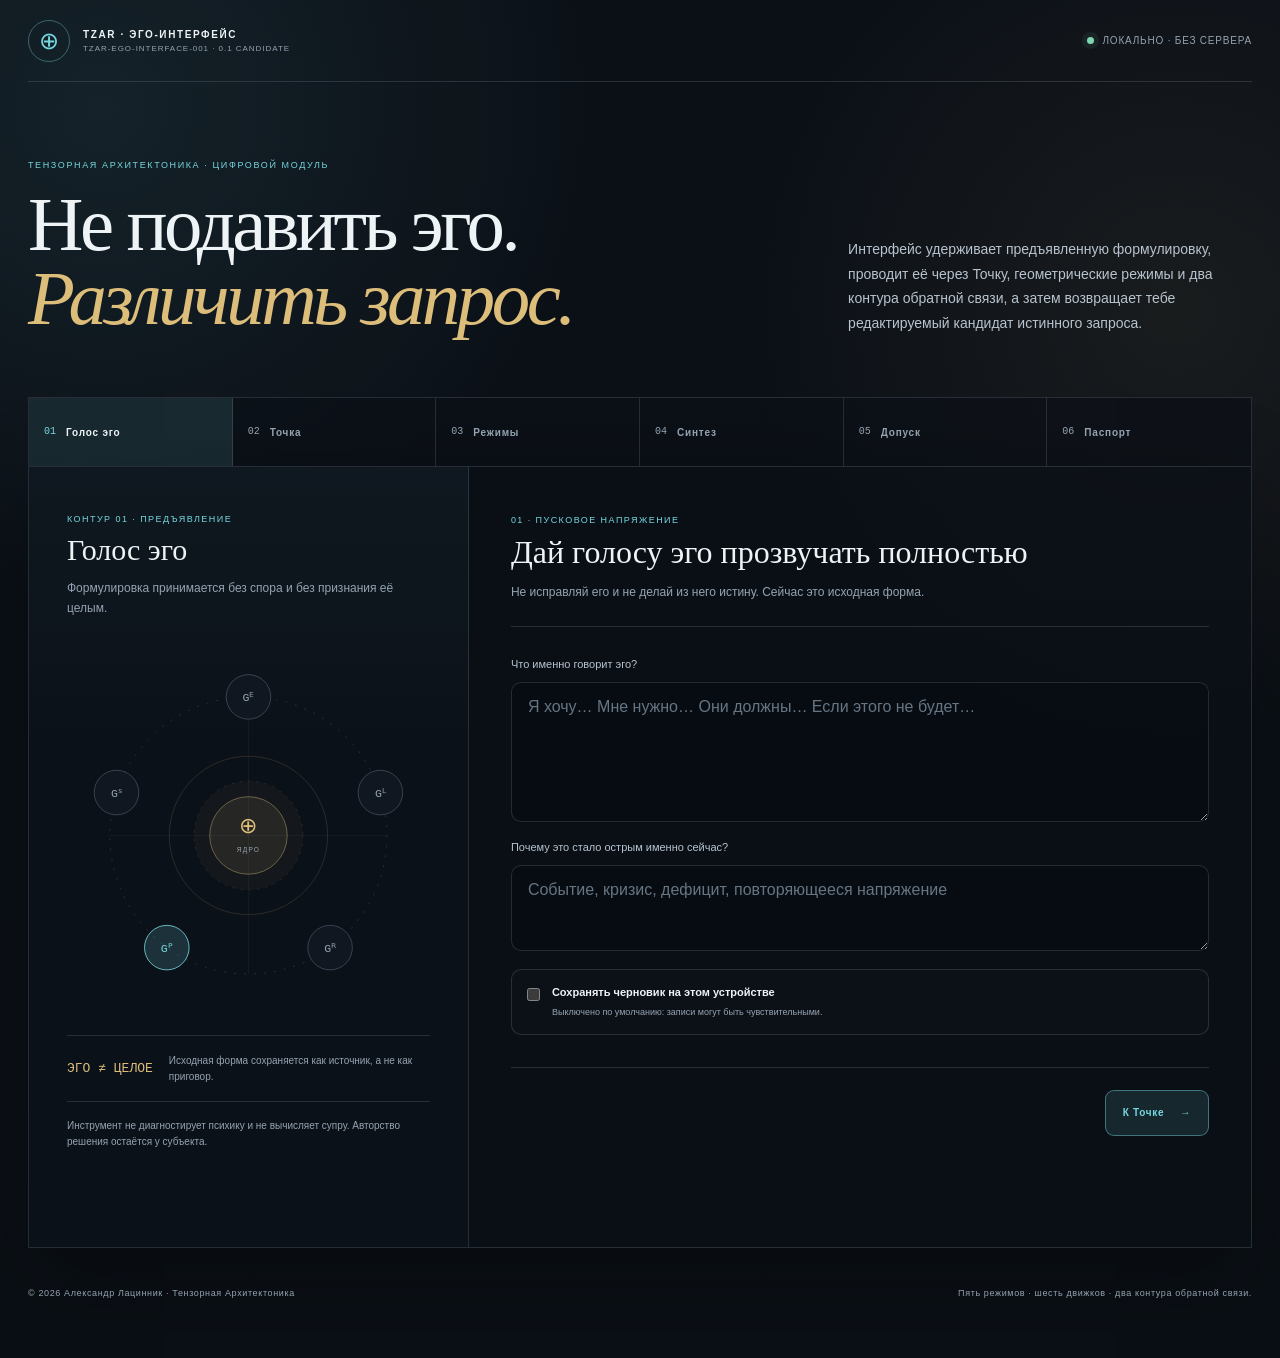
==== products/tzar-conductance/ego-interface/index.html @ c681b986 "feat: integrate TZAR ego interface" ====
<!doctype html>
<html lang="ru">
<head>
  <meta charset="utf-8">
  <meta name="viewport" content="width=device-width, initial-scale=1, viewport-fit=cover">
  <meta name="theme-color" content="#0b1017">
  <meta name="description" content="Локальный цифровой эго-интерфейс Тензорной Архитектоники: от голоса эго к кандидату истинного запроса через шесть движков TZAR-QENGINE.">
  <title>TZAR · Эго-интерфейс</title>
  <link rel="stylesheet" href="./styles.css">
</head>
<body>
  <div class="ambient ambient-one" aria-hidden="true"></div>
  <div class="ambient ambient-two" aria-hidden="true"></div>

  <header class="app-header">
    <a class="brand" href="#start" aria-label="TZAR Эго-интерфейс — к началу">
      <span class="brand-mark" aria-hidden="true">⊕</span>
      <span>
        <b>TZAR · ЭГО-ИНТЕРФЕЙС</b>
        <small>TZAR-EGO-INTERFACE-001 · 0.1 CANDIDATE</small>
      </span>
    </a>
    <div class="header-boundary"><span></span> локально · без сервера</div>
  </header>

  <main id="start">
    <section class="intro" aria-labelledby="page-title">
      <p class="eyebrow">ТЕНЗОРНАЯ АРХИТЕКТОНИКА · ЦИФРОВОЙ МОДУЛЬ</p>
      <h1 id="page-title">Не подавить эго.<br><em>Различить запрос.</em></h1>
      <p class="intro-copy">Интерфейс удерживает предъявленную формулировку, проводит её через Точку, геометрические режимы и два контура обратной связи, а затем возвращает тебе редактируемый кандидат истинного запроса.</p>
    </section>

    <nav class="stepper" aria-label="Маршрут эго-интерфейса">
      <ol>
        <li><button type="button" data-jump="0" aria-current="step"><span>01</span><b>Голос эго</b></button></li>
        <li><button type="button" data-jump="1"><span>02</span><b>Точка</b></button></li>
        <li><button type="button" data-jump="2"><span>03</span><b>Режимы</b></button></li>
        <li><button type="button" data-jump="3"><span>04</span><b>Синтез</b></button></li>
        <li><button type="button" data-jump="4"><span>05</span><b>Допуск</b></button></li>
        <li><button type="button" data-jump="5"><span>06</span><b>Паспорт</b></button></li>
      </ol>
    </nav>

    <section class="workspace" aria-label="Рабочее поле эго-интерфейса">
      <aside class="field-map" aria-labelledby="field-title">
        <div class="field-heading">
          <p id="field-kicker">КОНТУР 01 · ПРЕДЪЯВЛЕНИЕ</p>
          <h2 id="field-title">Голос эго</h2>
          <p id="field-description">Формулировка принимается без спора и без признания её целым.</p>
        </div>

        <svg class="axis-map" viewBox="0 0 440 440" role="img" aria-labelledby="axis-map-title axis-map-desc">
          <title id="axis-map-title">Карта геометрических режимов вокруг ядра</title>
          <desc id="axis-map-desc">Евклид, Лобачевский, Риман, проективный режим и Супра расположены вокруг центрального ядра. Активный режим меняется по ходу маршрута.</desc>
          <circle class="orbit orbit-outer" cx="220" cy="220" r="168"></circle>
          <circle class="orbit orbit-inner" cx="220" cy="220" r="96"></circle>
          <path class="axis-line" d="M220 52V388M52 220H388"></path>
          <g class="map-node" data-map-node="Gᴱ" transform="translate(220 52)">
            <circle r="27"></circle><text y="5">Gᴱ</text>
          </g>
          <g class="map-node" data-map-node="Gᴸ" transform="translate(380 168)">
            <circle r="27"></circle><text y="5">Gᴸ</text>
          </g>
          <g class="map-node" data-map-node="Gᴿ" transform="translate(319 356)">
            <circle r="27"></circle><text y="5">Gᴿ</text>
          </g>
          <g class="map-node" data-map-node="Gᴾ" transform="translate(121 356)">
            <circle r="27"></circle><text y="5">Gᴾ</text>
          </g>
          <g class="map-node" data-map-node="Gˢ" transform="translate(60 168)">
            <circle r="27"></circle><text y="5">Gˢ</text>
          </g>
          <g class="core-node" transform="translate(220 220)">
            <circle class="core-halo" r="66"></circle>
            <circle class="core-circle" r="47"></circle>
            <text class="core-symbol" y="-3">⊕</text>
            <text class="core-label" y="20">ЯДРО</text>
          </g>
        </svg>

        <div class="field-signature">
          <span id="signature-code">O ⊕ I</span>
          <p id="signature-text">Объект и образ должны оставаться различимыми.</p>
        </div>
        <p class="candidate-boundary">Инструмент не диагностирует психику и не вычисляет супру. Авторство решения остаётся у субъекта.</p>
      </aside>

      <form id="ego-form" class="stage" novalidate>
        <section class="step-panel is-active" data-step="0" aria-labelledby="step-0-title">
          <div class="panel-head">
            <span>01 · ПУСКОВОЕ НАПРЯЖЕНИЕ</span>
            <h2 id="step-0-title">Дай голосу эго прозвучать полностью</h2>
            <p>Не исправляй его и не делай из него истину. Сейчас это исходная форма.</p>
          </div>
          <label class="field-label" for="egoVoice">
            <span>Что именно говорит эго?</span>
            <textarea id="egoVoice" name="egoVoice" rows="6" placeholder="Я хочу… Мне нужно… Они должны… Если этого не будет…" required></textarea>
          </label>
          <label class="field-label" for="whyNow">
            <span>Почему это стало острым именно сейчас?</span>
            <textarea id="whyNow" name="whyNow" rows="3" placeholder="Событие, кризис, дефицит, повторяющееся напряжение"></textarea>
          </label>
          <label class="check-row privacy-check" for="saveDraft">
            <input type="checkbox" id="saveDraft" name="saveDraft">
            <span><b>Сохранять черновик на этом устройстве</b><small>Выключено по умолчанию: записи могут быть чувствительными.</small></span>
          </label>
          <div class="panel-actions panel-actions-end">
            <button class="button button-primary" type="button" data-next>К Точке <span>→</span></button>
          </div>
        </section>

        <section class="step-panel" data-step="1" aria-labelledby="step-1-title" hidden>
          <div class="panel-head">
            <span>02 · QP-01 · POINT ENGINE</span>
            <h2 id="step-1-title">Различи Объект и Образ</h2>
            <p>Точка возникает как `O ⊕ I`, но не сводит один компонент к другому.</p>
          </div>
          <div class="two-column">
            <label class="field-label" for="object">
              <span>O · Что произошло наблюдаемо?</span>
              <textarea id="object" name="object" rows="5" placeholder="Факт без объяснения намерений других людей" required></textarea>
            </label>
            <label class="field-label" for="innerImage">
              <span>I · Какой образ этого возник внутри?</span>
              <textarea id="innerImage" name="innerImage" rows="5" placeholder="Моё прочтение, картина, прогноз, страх или обещание" required></textarea>
            </label>
          </div>
          <div class="two-column compact-fields">
            <label class="field-label" for="position">
              <span>P · Из какой позиции я смотрю?</span>
              <input id="position" name="position" type="text" placeholder="Например: автор, партнёр, защищающийся" required>
            </label>
            <label class="field-label" for="attention">
              <span>A · Куда направлено внимание?</span>
              <input id="attention" name="attention" type="text" placeholder="Что сейчас занимает весь фокус" required>
            </label>
          </div>
          <div class="panel-actions">
            <button class="button button-ghost" type="button" data-prev>← Назад</button>
            <button class="button button-primary" type="button" data-next>В маршрут <span>→</span></button>
          </div>
        </section>

        <section class="step-panel" data-step="2" aria-labelledby="step-2-title" hidden>
          <div class="panel-head">
            <span>03 · QG-01 · ПЯТЬ РЕЖИМОВ РАЗЛИЧЕНИЯ</span>
            <h2 id="step-2-title">Проведи форму через режимы</h2>
            <p>Это маршрут внимания, а не тест с правильными ответами.</p>
          </div>

          <div class="geometry-tabs" role="tablist" aria-label="Геометрические режимы">
            <button type="button" role="tab" aria-selected="true" data-geometry-tab="0"><span>Gᴱ</span> Евклид</button>
            <button type="button" role="tab" aria-selected="false" data-geometry-tab="1"><span>Gᴸ</span> Лобачевский</button>
            <button type="button" role="tab" aria-selected="false" data-geometry-tab="2"><span>Gᴿ</span> Риман</button>
            <button type="button" role="tab" aria-selected="false" data-geometry-tab="3"><span>Gᴾ</span> Проекция</button>
            <button type="button" role="tab" aria-selected="false" data-geometry-tab="4"><span>Gˢ</span> Супра</button>
          </div>

          <div class="geometry-panel is-active" role="tabpanel" data-geometry-panel="0">
            <div class="geometry-prompt"><b>Где граница, направление и порядок?</b><p>Отдели наблюдаемые элементы от целого рассказа.</p></div>
            <label class="field-label" for="euclid"><span>Что здесь дано как факт, ресурс, граница или последовательность?</span><textarea id="euclid" name="euclid" rows="6" required></textarea></label>
          </div>
          <div class="geometry-panel" role="tabpanel" data-geometry-panel="1" hidden>
            <div class="geometry-prompt"><b>Какие продолжения действительно различимы?</b><p>Первая цель эго — лишь одна ветвь, а не всё пространство.</p></div>
            <label class="field-label" for="lobachevsky"><span>Назови минимум две возможные траектории и цену каждой.</span><textarea id="lobachevsky" name="lobachevsky" rows="6" required></textarea></label>
          </div>
          <div class="geometry-panel" role="tabpanel" data-geometry-panel="2" hidden>
            <div class="geometry-prompt"><b>Что возвращается и меняет траекторию?</b><p>Ищи петлю обратной связи, а не повтор той же причины.</p></div>
            <label class="field-label" for="riemann"><span>Какой отклик уже возвращает поле? Что повторяется иначе?</span><textarea id="riemann" name="riemann" rows="6" required></textarea></label>
          </div>
          <div class="geometry-panel" role="tabpanel" data-geometry-panel="3" hidden>
            <div class="geometry-prompt"><b>Что изменилось: позиция, проекция или конструкт?</b><p>Голос эго видит форму из конкретного места.</p></div>
            <label class="field-label" for="projective"><span>Кто сейчас говорит во мне и чего не видно из этой позиции?</span><textarea id="projective" name="projective" rows="6" required></textarea></label>
          </div>
          <div class="geometry-panel" role="tabpanel" data-geometry-panel="4" hidden>
            <div class="geometry-prompt"><b>Что должно сохраниться при смене формулировки?</b><p>Супра — не число и не ещё одна точка зрения; здесь предъявляется критерий инварианта.</p></div>
            <label class="field-label" for="supra"><span>Назови основание, без которого запрос перестанет быть твоим.</span><textarea id="supra" name="supra" rows="6" required></textarea></label>
          </div>

          <div class="geometry-controls">
            <button class="button button-ghost" type="button" id="geometry-prev">← Предыдущий режим</button>
            <span id="geometry-count">1 / 5</span>
            <button class="button button-secondary" type="button" id="geometry-next">Следующий режим →</button>
          </div>
          <div class="panel-actions">
            <button class="button button-ghost" type="button" data-prev>← К Точке</button>
            <button class="button button-primary" type="button" data-next>К синтезу <span>→</span></button>
          </div>
        </section>

        <section class="step-panel" data-step="3" aria-labelledby="step-3-title" hidden>
          <div class="panel-head">
            <span>04 · QR-01 · АФФЕРЕНТНЫЙ СИНТЕЗ</span>
            <h2 id="step-3-title">Собери внутреннее и внешнее</h2>
            <p>Матрица задаёт координату напряжения; она не заменяет живой контекст.</p>
          </div>
          <div class="two-column compact-fields">
            <label class="field-label" for="innerLevel">
              <span>Внутренний уровень</span>
              <select id="innerLevel" name="innerLevel" required>
                <option value="">Выбери уровень</option>
                <option>Тело</option><option>Эмоции</option><option>Мышление</option><option>Творец</option>
              </select>
            </label>
            <label class="field-label" for="outerDomain">
              <span>Внешний домен</span>
              <select id="outerDomain" name="outerDomain" required>
                <option value="">Выбери домен</option>
                <option>Среда</option><option>Люди</option><option>Структуры</option><option>Формы</option>
              </select>
            </label>
          </div>
          <label class="field-label" for="coreNeed">
            <span>Что в ядре действительно требует различения или движения?</span>
            <textarea id="coreNeed" name="coreNeed" rows="4" placeholder="Не желаемый результат, а внутренняя работа или способность" required></textarea>
          </label>
          <label class="field-label" for="nextExperiment">
            <span>Какой малый ход даст наблюдаемый ответ поля?</span>
            <textarea id="nextExperiment" name="nextExperiment" rows="4" placeholder="Конкретное действие, срок и признак отклика" required></textarea>
          </label>
          <div class="candidate-box">
            <div class="candidate-head"><span>КАНДИДАТ ИСТИННОГО ЗАПРОСА</span><button type="button" id="generate-candidate">Собрать формулировку</button></div>
            <label class="sr-only" for="trueRequest">Кандидат истинного запроса</label>
            <textarea id="trueRequest" name="trueRequest" rows="6" placeholder="Собери формулировку, затем измени её своими словами." required></textarea>
            <label class="check-row" for="confirmCandidate"><input type="checkbox" id="confirmCandidate" name="confirmCandidate"><span><b>Эта формулировка ближе к тому, что действительно требует различения</b><small>Подтверждение принадлежит тебе, а не алгоритму.</small></span></label>
          </div>
          <div class="panel-actions">
            <button class="button button-ghost" type="button" data-prev>← К режимам</button>
            <button class="button button-primary" type="button" data-next>К допуску <span>→</span></button>
          </div>
        </section>

        <section class="step-panel" data-step="4" aria-labelledby="step-4-title" hidden>
          <div class="panel-head">
            <span>05 · QA-01 + QC-01 · ЯВНЫЙ ДОПУСК И ХРОНОС</span>
            <h2 id="step-4-title">Зафиксируй границы запуска</h2>
            <p>Осевание не вычисляется скрытно. Допуск строится только из явно предъявленных критериев.</p>
          </div>

          <div class="axis-criteria">
            <label class="check-row" for="factVsProjection"><input type="checkbox" id="factVsProjection" name="factVsProjection"><span><b>Я различаю факт и свою проекцию</b></span></label>
            <label class="check-row" for="nonCoercion"><input type="checkbox" id="nonCoercion" name="nonCoercion"><span><b>Запрос не требует принудить другого человека</b></span></label>
            <label class="check-row" for="feedbackCanCorrect"><input type="checkbox" id="feedbackCanCorrect" name="feedbackCanCorrect"><span><b>Отклик поля сможет изменить мою формулировку</b></span></label>
            <label class="check-row" for="subjectAuthorship"><input type="checkbox" id="subjectAuthorship" name="subjectAuthorship"><span><b>Я сохраняю авторство решения и следующего хода</b></span></label>
          </div>

          <div class="metrics" aria-labelledby="metrics-title">
            <div class="metrics-head"><div><span>МЕТРИКИ ПРОВОДИМОСТИ</span><h3 id="metrics-title">Не допуск, а слой различения</h3></div><p>0 · 0.25 · 0.5 · 0.75 · 1</p></div>
            <label class="range-row" for="alpha"><span><b>α</b> соответствие основанию</span><output id="alpha-output" for="alpha">0.50</output><input id="alpha" name="alpha" type="range" min="0" max="1" step="0.25" value="0.5"></label>
            <label class="range-row" for="iy"><span><b>IЯ</b> интеграция ядра</span><output id="iy-output" for="iy">0.50</output><input id="iy" name="iy" type="range" min="0" max="1" step="0.25" value="0.5"></label>
            <label class="range-row" for="cm"><span><b>Cm</b> контейнер смыслов</span><output id="cm-output" for="cm">0.50</output><input id="cm" name="cm" type="range" min="0" max="1" step="0.25" value="0.5"></label>
            <label class="range-row" for="q"><span><b>Q</b> качество отклика</span><output id="q-output" for="q">0.50</output><input id="q" name="q" type="range" min="0" max="1" step="0.25" value="0.5"></label>
            <label class="range-row" for="t"><span><b>T</b> текучесть перехода</span><output id="t-output" for="t">0.50</output><input id="t" name="t" type="range" min="0" max="1" step="0.25" value="0.5"></label>
          </div>

          <div class="session-policy">
            <label class="field-label" for="ttlMinutes"><span>Окно локальной сессии</span><select id="ttlMinutes" name="ttlMinutes"><option value="15">15 минут</option><option value="30" selected>30 минут</option><option value="60">60 минут</option><option value="120">120 минут</option></select></label>
            <label class="check-row" for="localSessionConfirmed"><input type="checkbox" id="localSessionConfirmed" name="localSessionConfirmed"><span><b>Я сам запускаю эту локальную сессию</b><small>Это явное подтверждение, но не внешняя аутентификация.</small></span></label>
          </div>

          <div class="panel-actions">
            <button class="button button-ghost" type="button" data-prev>← К синтезу</button>
            <button class="button button-primary" type="button" data-next>К паспорту <span>→</span></button>
          </div>
        </section>

        <section class="step-panel" data-step="5" aria-labelledby="step-5-title" hidden>
          <div class="panel-head">
            <span>06 · QI-01 · ПАСПОРТ ПЕРЕХОДА</span>
            <h2 id="step-5-title">Исполни контур fail-closed</h2>
            <p>Порядок: QI/preflight → QA → QC/arm → QP → QR → QG → QI/postflight.</p>
          </div>

          <div id="run-empty" class="run-empty">
            <div class="run-symbol">σ</div>
            <h3>Контур ещё не исполнен</h3>
            <p>Если свидетельств недостаточно, операция остановится в `review`, `denied` или `suspended` — без фиктивного вывода.</p>
            <button class="button button-primary button-wide" type="button" id="run-contour">Исполнить шесть движков <span>→</span></button>
          </div>

          <div id="run-result" class="run-result" hidden aria-live="polite">
            <div id="result-verdict" class="result-verdict"></div>
            <div class="true-request-card">
              <span>КАНДИДАТ ИСТИННОГО ЗАПРОСА</span>
              <blockquote id="result-candidate"></blockquote>
              <p id="result-feedback"></p>
            </div>
            <div class="engine-trace" aria-labelledby="trace-title">
              <div class="trace-head"><h3 id="trace-title">След движков</h3><span>REFERENCE CANDIDATE</span></div>
              <ol id="engine-results"></ol>
            </div>
            <details class="passport-details"><summary>Машинный паспорт операции</summary><pre id="passport-json"></pre></details>
            <div class="result-actions">
              <button class="button button-primary" type="button" id="rerun-contour">Исполнить снова</button>
              <button class="button button-secondary" type="button" id="copy-candidate">Скопировать запрос</button>
              <button class="button button-secondary" type="button" id="export-passport">Экспорт JSON</button>
              <button class="button button-ghost" type="button" id="finish-cycle">Завершить и освободить сессию</button>
            </div>
          </div>

          <div class="runtime-boundary">
            <b>Граница исполнения</b>
            <p>Локальный модуль не выполняет внешнюю аутентификацию, авторскую криптографическую подпись, психологическую диагностику или гарантированное физическое уничтожение данных. `DISPERSED` означает логическое освобождение состояния интерфейса и локального черновика.</p>
          </div>
          <div class="panel-actions">
            <button class="button button-ghost" type="button" data-prev>← К допуску</button>
          </div>
        </section>
      </form>
    </section>

    <footer>
      <span>© 2026 Александр Лацинник · Тензорная Архитектоника</span>
      <p>Пять режимов · шесть движков · два контура обратной связи.</p>
    </footer>
  </main>

  <div id="toast" class="toast" role="status" aria-live="polite" hidden></div>
  <noscript><p class="noscript">Для работы локального интерфейса необходим JavaScript.</p></noscript>
  <script src="./qengine.js"></script>
  <script src="./ego-core.js"></script>
  <script src="./app.js"></script>
</body>
</html>
---- products/tzar-conductance/ego-interface/styles.css ----
:root {
  color-scheme: dark;
  --bg: #0b1017;
  --bg-soft: #101721;
  --surface: rgba(19, 27, 38, 0.88);
  --surface-strong: #151e2a;
  --surface-warm: rgba(192, 157, 96, 0.08);
  --line: rgba(181, 201, 221, 0.16);
  --line-strong: rgba(181, 201, 221, 0.3);
  --text: #eef3f6;
  --muted: #94a3b1;
  --muted-strong: #b7c3ce;
  --cyan: #76d6df;
  --cyan-soft: rgba(118, 214, 223, 0.12);
  --gold: #ddbd7a;
  --gold-soft: rgba(221, 189, 122, 0.12);
  --green: #7ed7b1;
  --red: #ff8b92;
  --amber: #efc875;
  --shadow: 0 30px 90px rgba(0, 0, 0, 0.28);
  --radius: 18px;
  --radius-small: 10px;
}

* { box-sizing: border-box; }

html {
  min-width: 320px;
  background: var(--bg);
  scroll-behavior: smooth;
}

body {
  margin: 0;
  min-width: 320px;
  overflow-x: hidden;
  background:
    radial-gradient(circle at 8% 8%, rgba(118, 214, 223, 0.09), transparent 31rem),
    radial-gradient(circle at 92% 23%, rgba(221, 189, 122, 0.07), transparent 27rem),
    linear-gradient(180deg, #0b1017 0%, #0a0f15 100%);
  color: var(--text);
  font-family: Inter, -apple-system, BlinkMacSystemFont, "Segoe UI", sans-serif;
  -webkit-font-smoothing: antialiased;
}

button, input, textarea, select { font: inherit; }
button { color: inherit; }
a { color: inherit; text-decoration: none; }
textarea { resize: vertical; }

:focus-visible {
  outline: 2px solid var(--cyan);
  outline-offset: 3px;
}

[hidden] { display: none !important; }

.ambient {
  position: fixed;
  z-index: -1;
  width: 24rem;
  height: 24rem;
  border-radius: 999px;
  filter: blur(100px);
  opacity: 0.1;
  pointer-events: none;
}

.ambient-one { top: -8rem; left: -9rem; background: var(--cyan); }
.ambient-two { top: 26rem; right: -12rem; background: var(--gold); }

.app-header,
main {
  width: min(1440px, calc(100% - 56px));
  margin-inline: auto;
}

.app-header {
  min-height: 82px;
  display: flex;
  align-items: center;
  justify-content: space-between;
  gap: 24px;
  border-bottom: 1px solid var(--line);
}

.brand {
  display: inline-flex;
  align-items: center;
  gap: 13px;
}

.brand-mark {
  width: 42px;
  height: 42px;
  display: grid;
  place-items: center;
  border: 1px solid rgba(118, 214, 223, 0.38);
  border-radius: 50%;
  color: var(--cyan);
  font: 24px/1 Georgia, serif;
}

.brand > span:last-child { display: grid; gap: 4px; }
.brand b { font-size: 10px; font-weight: 600; letter-spacing: 0.16em; }
.brand small { color: var(--muted); font-size: 8px; letter-spacing: 0.12em; }

.header-boundary {
  display: inline-flex;
  align-items: center;
  gap: 8px;
  color: var(--muted);
  font-size: 10px;
  letter-spacing: 0.08em;
  text-transform: uppercase;
}

.header-boundary span {
  width: 7px;
  height: 7px;
  border-radius: 50%;
  background: var(--green);
  box-shadow: 0 0 0 5px rgba(126, 215, 177, 0.08);
}

.intro {
  padding: 78px 0 62px;
  display: grid;
  grid-template-columns: minmax(0, 1.3fr) minmax(280px, 0.7fr);
  column-gap: 70px;
  align-items: end;
}

.eyebrow {
  grid-column: 1 / -1;
  margin: 0 0 18px;
  color: var(--cyan);
  font-size: 9px;
  letter-spacing: 0.18em;
}

.intro h1 {
  margin: 0;
  font: 400 clamp(50px, 6vw, 88px)/0.96 Georgia, "Times New Roman", serif;
  letter-spacing: -0.045em;
}

.intro h1 em { color: var(--gold); font-weight: 400; }

.intro-copy {
  margin: 0;
  color: var(--muted-strong);
  font-size: 14px;
  line-height: 1.75;
}

.stepper {
  border: 1px solid var(--line);
  border-bottom: 0;
  background: rgba(11, 16, 23, 0.68);
}

.stepper ol {
  display: grid;
  grid-template-columns: repeat(6, minmax(0, 1fr));
  margin: 0;
  padding: 0;
  list-style: none;
}

.stepper li { min-width: 0; }

.stepper button {
  width: 100%;
  min-height: 68px;
  padding: 12px 15px;
  display: flex;
  align-items: center;
  gap: 10px;
  border: 0;
  border-right: 1px solid var(--line);
  background: transparent;
  color: var(--muted);
  cursor: pointer;
  text-align: left;
}

.stepper li:last-child button { border-right: 0; }
.stepper button:hover { background: rgba(118, 214, 223, 0.035); }

.stepper button span {
  color: var(--muted);
  font: 10px/1 ui-monospace, SFMono-Regular, Menlo, monospace;
}

.stepper button b {
  overflow: hidden;
  font-size: 10px;
  font-weight: 600;
  letter-spacing: 0.08em;
  text-overflow: ellipsis;
  white-space: nowrap;
}

.stepper button[aria-current="step"] {
  background: var(--cyan-soft);
  color: var(--text);
}

.stepper button[aria-current="step"] span { color: var(--cyan); }
.stepper button.is-complete span { color: var(--green); }

.workspace {
  display: grid;
  grid-template-columns: minmax(330px, 0.72fr) minmax(0, 1.28fr);
  border: 1px solid var(--line);
  background: rgba(11, 16, 23, 0.72);
  box-shadow: var(--shadow);
}

.field-map {
  min-width: 0;
  padding: 38px;
  border-right: 1px solid var(--line);
  background:
    linear-gradient(180deg, rgba(118, 214, 223, 0.035), transparent 36%),
    rgba(12, 18, 26, 0.74);
}

.field-heading { min-height: 118px; }
.field-heading > p:first-child,
.panel-head > span,
.candidate-head > span,
.metrics-head span,
.true-request-card > span {
  color: var(--cyan);
  font-size: 9px;
  letter-spacing: 0.16em;
}

.field-heading h2,
.panel-head h2 {
  margin: 8px 0 0;
  font: 400 30px/1.12 Georgia, "Times New Roman", serif;
}

.field-heading > p:last-child,
.panel-head p {
  margin: 12px 0 0;
  color: var(--muted);
  font-size: 12px;
  line-height: 1.65;
}

.axis-map {
  width: min(100%, 430px);
  height: auto;
  display: block;
  margin: 22px auto 18px;
  overflow: visible;
}

.orbit,
.axis-line {
  fill: none;
  stroke: var(--line);
  vector-effect: non-scaling-stroke;
}

.orbit-outer { stroke-dasharray: 2 8; }
.orbit-inner { stroke: rgba(221, 189, 122, 0.15); }
.axis-line { opacity: 0.36; }

.map-node circle {
  fill: var(--bg-soft);
  stroke: var(--line-strong);
  transition: fill 180ms ease, stroke 180ms ease, transform 180ms ease;
}

.map-node text {
  fill: var(--muted);
  font: 14px/1 ui-monospace, SFMono-Regular, Menlo, monospace;
  text-anchor: middle;
  transition: fill 180ms ease;
}

.map-node.is-active circle {
  fill: rgba(118, 214, 223, 0.16);
  stroke: var(--cyan);
}

.map-node.is-active text { fill: var(--cyan); }
.map-node.is-complete circle { stroke: rgba(126, 215, 177, 0.72); }
.map-node.is-complete text { fill: var(--green); }

.core-halo {
  fill: rgba(221, 189, 122, 0.04);
  stroke: rgba(221, 189, 122, 0.14);
  stroke-dasharray: 3 7;
}

.core-circle {
  fill: rgba(221, 189, 122, 0.09);
  stroke: rgba(221, 189, 122, 0.5);
}

.core-symbol {
  fill: var(--gold);
  font: 27px/1 Georgia, serif;
  text-anchor: middle;
}

.core-label {
  fill: var(--muted);
  font: 8px/1 Inter, sans-serif;
  letter-spacing: 0.18em;
  text-anchor: middle;
}

.field-signature {
  padding: 17px 0;
  display: grid;
  grid-template-columns: auto 1fr;
  gap: 16px;
  align-items: center;
  border-top: 1px solid var(--line);
  border-bottom: 1px solid var(--line);
}

.field-signature span {
  color: var(--gold);
  font: 13px/1 ui-monospace, SFMono-Regular, Menlo, monospace;
}

.field-signature p,
.candidate-boundary {
  margin: 0;
  color: var(--muted);
  font-size: 10px;
  line-height: 1.55;
}

.candidate-boundary { margin-top: 16px; }

.stage { min-width: 0; }

.step-panel {
  min-height: 780px;
  padding: 42px;
}

.panel-head {
  margin-bottom: 30px;
  padding-bottom: 23px;
  border-bottom: 1px solid var(--line);
}

.panel-head h2 { font-size: 32px; }

.field-label {
  display: grid;
  gap: 9px;
  margin-top: 18px;
}

.field-label > span {
  color: var(--muted-strong);
  font-size: 11px;
  line-height: 1.45;
}

textarea,
input[type="text"],
select {
  width: 100%;
  border: 1px solid var(--line);
  border-radius: var(--radius-small);
  background: rgba(7, 12, 18, 0.62);
  color: var(--text);
  transition: border-color 160ms ease, background 160ms ease;
}

textarea,
input[type="text"] { padding: 15px 16px; }
select { min-height: 50px; padding: 0 14px; }

textarea::placeholder,
input::placeholder { color: #667582; }

textarea:hover,
input[type="text"]:hover,
select:hover { border-color: var(--line-strong); }

.field-label.has-error textarea,
.field-label.has-error input,
.field-label.has-error select,
.candidate-box.has-error { border-color: var(--red); }

.field-error {
  color: var(--red);
  font-size: 10px;
}

.two-column {
  display: grid;
  grid-template-columns: repeat(2, minmax(0, 1fr));
  gap: 18px;
}

.compact-fields { align-items: end; }

.check-row {
  min-width: 0;
  padding: 15px;
  display: flex;
  align-items: flex-start;
  gap: 12px;
  border: 1px solid var(--line);
  border-radius: var(--radius-small);
  background: rgba(255, 255, 255, 0.012);
  cursor: pointer;
}

.check-row:hover { border-color: var(--line-strong); }
.check-row input { margin: 3px 0 0; accent-color: var(--cyan); }
.check-row > span { display: grid; gap: 5px; }
.check-row b { font-size: 11px; font-weight: 600; line-height: 1.45; }
.check-row small { color: var(--muted); font-size: 9px; line-height: 1.45; }
.privacy-check { margin-top: 18px; }

.panel-actions {
  margin-top: 32px;
  padding-top: 22px;
  display: flex;
  align-items: center;
  justify-content: space-between;
  gap: 14px;
  border-top: 1px solid var(--line);
}

.panel-actions-end { justify-content: flex-end; }

.button {
  min-height: 46px;
  padding: 0 17px;
  display: inline-flex;
  align-items: center;
  justify-content: center;
  gap: 16px;
  border: 1px solid var(--line);
  border-radius: 9px;
  background: transparent;
  color: var(--muted-strong);
  cursor: pointer;
  font-size: 10px;
  font-weight: 600;
  letter-spacing: 0.07em;
  transition: background 160ms ease, border-color 160ms ease, color 160ms ease, transform 160ms ease;
}

.button:hover { border-color: var(--line-strong); color: var(--text); }
.button:active { transform: translateY(1px); }
.button:disabled { cursor: not-allowed; opacity: 0.4; }

.button-primary {
  border-color: rgba(118, 214, 223, 0.45);
  background: var(--cyan-soft);
  color: var(--cyan);
}

.button-secondary {
  border-color: rgba(221, 189, 122, 0.32);
  background: var(--gold-soft);
  color: var(--gold);
}

.button-ghost { color: var(--muted); }
.button-wide { width: 100%; margin-top: 18px; }

.geometry-tabs {
  display: grid;
  grid-template-columns: repeat(5, minmax(0, 1fr));
  border: 1px solid var(--line);
  border-radius: var(--radius-small);
  overflow: hidden;
}

.geometry-tabs button {
  min-width: 0;
  min-height: 63px;
  padding: 10px;
  display: grid;
  gap: 5px;
  border: 0;
  border-right: 1px solid var(--line);
  background: transparent;
  color: var(--muted);
  cursor: pointer;
  font-size: 9px;
}

.geometry-tabs button:last-child { border-right: 0; }
.geometry-tabs button span { color: var(--muted-strong); font: 11px/1 ui-monospace, SFMono-Regular, Menlo, monospace; }
.geometry-tabs button[aria-selected="true"] { background: var(--cyan-soft); color: var(--text); }
.geometry-tabs button[aria-selected="true"] span { color: var(--cyan); }
.geometry-tabs button.is-complete span { color: var(--green); }

.geometry-panel { padding-top: 25px; }

.geometry-prompt {
  padding: 18px;
  border-left: 2px solid var(--gold);
  background: var(--surface-warm);
}

.geometry-prompt b { font: 400 20px/1.3 Georgia, serif; }
.geometry-prompt p { margin: 7px 0 0; color: var(--muted); font-size: 10px; line-height: 1.5; }

.geometry-controls {
  margin-top: 19px;
  display: grid;
  grid-template-columns: 1fr auto 1fr;
  gap: 13px;
  align-items: center;
}

.geometry-controls .button:last-child { justify-self: end; }
.geometry-controls > span { color: var(--muted); font: 10px/1 ui-monospace, SFMono-Regular, Menlo, monospace; }

.candidate-box {
  margin-top: 22px;
  padding: 19px;
  border: 1px solid rgba(221, 189, 122, 0.28);
  border-radius: var(--radius);
  background: var(--surface-warm);
}

.candidate-head {
  display: flex;
  align-items: center;
  justify-content: space-between;
  gap: 16px;
  margin-bottom: 12px;
}

.candidate-head span { color: var(--gold); }
.candidate-head button { border: 0; background: transparent; color: var(--gold); cursor: pointer; font-size: 9px; }
.candidate-box textarea { background: rgba(7, 12, 18, 0.48); }
.candidate-box .check-row { margin-top: 12px; background: rgba(7, 12, 18, 0.24); }

.axis-criteria { display: grid; gap: 10px; }

.metrics {
  margin-top: 24px;
  padding: 20px;
  border: 1px solid var(--line);
  border-radius: var(--radius);
  background: rgba(255, 255, 255, 0.012);
}

.metrics-head {
  display: flex;
  align-items: flex-end;
  justify-content: space-between;
  gap: 20px;
  margin-bottom: 17px;
  padding-bottom: 15px;
  border-bottom: 1px solid var(--line);
}

.metrics-head h3 { margin: 5px 0 0; font: 400 20px/1.2 Georgia, serif; }
.metrics-head p { margin: 0; color: var(--muted); font: 9px/1 ui-monospace, SFMono-Regular, Menlo, monospace; }

.range-row {
  display: grid;
  grid-template-columns: minmax(180px, 0.65fr) 50px minmax(180px, 1fr);
  gap: 14px;
  align-items: center;
  min-height: 43px;
}

.range-row > span { color: var(--muted-strong); font-size: 10px; }
.range-row b { display: inline-block; min-width: 26px; color: var(--cyan); font: 12px/1 ui-monospace, SFMono-Regular, Menlo, monospace; }
.range-row output { color: var(--gold); font: 10px/1 ui-monospace, SFMono-Regular, Menlo, monospace; text-align: right; }
.range-row input { width: 100%; accent-color: var(--cyan); }

.session-policy {
  margin-top: 19px;
  display: grid;
  grid-template-columns: minmax(180px, 0.45fr) minmax(260px, 1fr);
  gap: 16px;
  align-items: end;
}

.session-policy .field-label { margin-top: 0; }

.run-empty {
  padding: 48px 28px;
  border: 1px dashed var(--line-strong);
  border-radius: var(--radius);
  text-align: center;
}

.run-symbol {
  width: 62px;
  height: 62px;
  margin: 0 auto 17px;
  display: grid;
  place-items: center;
  border: 1px solid rgba(221, 189, 122, 0.4);
  border-radius: 50%;
  color: var(--gold);
  font: 28px/1 Georgia, serif;
}

.run-empty h3 { margin: 0; font: 400 25px/1.2 Georgia, serif; }
.run-empty p { max-width: 580px; margin: 12px auto 0; color: var(--muted); font-size: 11px; line-height: 1.6; }

.result-verdict {
  min-height: 70px;
  padding: 15px;
  display: grid;
  grid-template-columns: auto 1fr;
  gap: 14px;
  align-items: center;
  border: 1px solid var(--line);
  border-radius: var(--radius-small);
}

.result-verdict > span {
  min-width: 88px;
  color: var(--green);
  font: 10px/1 ui-monospace, SFMono-Regular, Menlo, monospace;
  letter-spacing: 0.08em;
}

.result-verdict.is-suspended > span { color: var(--amber); }
.result-verdict.is-failed > span { color: var(--red); }
.result-verdict b { font-size: 12px; }
.result-verdict p { margin: 5px 0 0; color: var(--muted); font-size: 9px; }

.true-request-card {
  margin-top: 15px;
  padding: 22px;
  border: 1px solid rgba(221, 189, 122, 0.28);
  border-radius: var(--radius);
  background: var(--surface-warm);
}

.true-request-card > span { color: var(--gold); }
.true-request-card blockquote { margin: 15px 0 0; font: 400 25px/1.36 Georgia, serif; }
.true-request-card p { margin: 15px 0 0; color: var(--muted); font-size: 10px; line-height: 1.55; }

.engine-trace {
  margin-top: 15px;
  border: 1px solid var(--line);
  border-radius: var(--radius);
  overflow: hidden;
}

.trace-head {
  padding: 15px 17px;
  display: flex;
  align-items: center;
  justify-content: space-between;
  gap: 14px;
  border-bottom: 1px solid var(--line);
}

.trace-head h3 { margin: 0; font: 400 19px/1.2 Georgia, serif; }
.trace-head span { color: var(--muted); font-size: 8px; letter-spacing: 0.12em; }
.engine-trace ol { margin: 0; padding: 0; list-style: none; }

.engine-trace li {
  min-height: 54px;
  padding: 12px 17px;
  display: grid;
  grid-template-columns: 145px minmax(0, 1fr) auto;
  gap: 14px;
  align-items: center;
  border-bottom: 1px solid var(--line);
}

.engine-trace li:last-child { border-bottom: 0; }
.engine-trace code { color: var(--cyan); font-size: 9px; }
.engine-trace p { margin: 0; color: var(--muted-strong); font-size: 10px; }
.engine-trace small { color: var(--green); font-size: 8px; letter-spacing: 0.08em; text-transform: uppercase; }
.engine-trace li.is-suspended small { color: var(--amber); }
.engine-trace li.is-denied small,
.engine-trace li.is-failed small { color: var(--red); }

.passport-details {
  margin-top: 15px;
  border: 1px solid var(--line);
  border-radius: var(--radius-small);
}

.passport-details summary { padding: 14px 16px; cursor: pointer; color: var(--muted-strong); font-size: 10px; }
.passport-details pre {
  max-height: 420px;
  margin: 0;
  padding: 16px;
  overflow: auto;
  border-top: 1px solid var(--line);
  background: rgba(5, 9, 14, 0.65);
  color: #a8bece;
  font: 9px/1.55 ui-monospace, SFMono-Regular, Menlo, monospace;
  white-space: pre-wrap;
  overflow-wrap: anywhere;
}

.result-actions {
  margin-top: 15px;
  display: flex;
  flex-wrap: wrap;
  gap: 10px;
}

.runtime-boundary {
  margin-top: 20px;
  padding: 16px;
  display: grid;
  grid-template-columns: 105px 1fr;
  gap: 14px;
  border-left: 2px solid var(--gold);
  background: var(--surface-warm);
}

.runtime-boundary b { color: var(--gold); font-size: 9px; letter-spacing: 0.08em; text-transform: uppercase; }
.runtime-boundary p { margin: 0; color: var(--muted); font-size: 9px; line-height: 1.55; }

.toast {
  position: fixed;
  z-index: 20;
  right: 22px;
  bottom: 22px;
  max-width: min(360px, calc(100% - 44px));
  padding: 12px 15px;
  border: 1px solid var(--line-strong);
  border-radius: 10px;
  background: var(--surface-strong);
  box-shadow: var(--shadow);
  color: var(--muted-strong);
  font-size: 10px;
}

.noscript { padding: 18px; color: var(--red); text-align: center; }
.sr-only { position: absolute; width: 1px; height: 1px; padding: 0; overflow: hidden; clip: rect(0, 0, 0, 0); white-space: nowrap; border: 0; }

footer {
  padding: 40px 0 60px;
  display: flex;
  align-items: center;
  justify-content: space-between;
  gap: 24px;
  color: var(--muted);
  font-size: 9px;
  letter-spacing: 0.07em;
}

footer p { margin: 0; }

html.is-embedded .app-header,
html.is-embedded .intro,
html.is-embedded footer { display: none; }
html.is-embedded main { width: 100%; }
html.is-embedded .stepper { position: sticky; top: 0; z-index: 10; border-top: 1px solid var(--line); background: rgba(11, 16, 23, 0.96); backdrop-filter: blur(14px); }
html.is-embedded .workspace { border-top: 0; box-shadow: none; }

@media (max-width: 1040px) {
  .workspace { grid-template-columns: 1fr; }
  .field-map {
    display: grid;
    grid-template-columns: minmax(240px, 0.8fr) minmax(280px, 1.2fr);
    gap: 24px 34px;
    border-right: 0;
    border-bottom: 1px solid var(--line);
  }
  .field-heading { min-height: auto; }
  .axis-map { grid-row: 1 / span 3; grid-column: 2; margin: 0 auto; }
  .field-signature,
  .candidate-boundary { grid-column: 1; }
  .step-panel { min-height: 0; }
}

@media (max-width: 820px) {
  .app-header,
  main { width: min(100% - 32px, 1440px); }
  .intro { grid-template-columns: 1fr; gap: 28px; padding: 58px 0 46px; }
  .intro-copy { max-width: 680px; }
  .stepper ol { grid-template-columns: repeat(3, minmax(0, 1fr)); }
  .stepper li:nth-child(-n + 3) button { border-bottom: 1px solid var(--line); }
  .stepper li:nth-child(3n) button { border-right: 0; }
  .field-map { grid-template-columns: 1fr; }
  .axis-map { grid-column: 1; grid-row: auto; width: min(100%, 390px); }
  .field-signature,
  .candidate-boundary { grid-column: 1; }
  .geometry-tabs { grid-template-columns: repeat(3, minmax(0, 1fr)); }
  .geometry-tabs button { border-bottom: 1px solid var(--line); }
  .geometry-tabs button:nth-child(3) { border-right: 0; }
  .geometry-tabs button:nth-child(4),
  .geometry-tabs button:nth-child(5) { border-bottom: 0; }
  .geometry-tabs button:nth-child(5) { border-right: 0; }
  .range-row { grid-template-columns: minmax(150px, 0.65fr) 45px minmax(140px, 1fr); }
}

@media (max-width: 620px) {
  .app-header,
  main { width: min(100% - 24px, 1440px); }
  .app-header { min-height: 70px; }
  .header-boundary { display: none; }
  .brand small { display: none; }
  .intro h1 { font-size: clamp(44px, 14vw, 66px); }
  .intro-copy { font-size: 13px; }
  .stepper button { min-height: 58px; padding: 9px; }
  .stepper button b { font-size: 8px; }
  .field-map,
  .step-panel { padding: 25px 17px; }
  .field-heading h2,
  .panel-head h2 { font-size: 27px; }
  .two-column,
  .session-policy { grid-template-columns: 1fr; gap: 0; }
  .geometry-tabs { grid-template-columns: repeat(2, minmax(0, 1fr)); }
  .geometry-tabs button,
  .geometry-tabs button:nth-child(3),
  .geometry-tabs button:nth-child(5) { border-right: 1px solid var(--line); border-bottom: 1px solid var(--line); }
  .geometry-tabs button:nth-child(2n) { border-right: 0; }
  .geometry-tabs button:last-child { border-bottom: 0; }
  .geometry-controls { grid-template-columns: 1fr 1fr; }
  .geometry-controls > span { grid-column: 1 / -1; grid-row: 1; text-align: center; }
  .geometry-controls .button { width: 100%; }
  .geometry-controls .button:last-child { justify-self: stretch; }
  .panel-actions { align-items: stretch; }
  .panel-actions .button { flex: 1; }
  .candidate-head { align-items: flex-start; flex-direction: column; }
  .metrics-head { align-items: flex-start; flex-direction: column; }
  .range-row { grid-template-columns: minmax(0, 1fr) 44px; padding: 7px 0; }
  .range-row input { grid-column: 1 / -1; }
  .engine-trace li { grid-template-columns: 1fr auto; }
  .engine-trace li p { grid-column: 1 / -1; grid-row: 2; }
  .runtime-boundary { grid-template-columns: 1fr; }
  .true-request-card blockquote { font-size: 22px; }
  footer { align-items: flex-start; flex-direction: column; }
}

@media (prefers-reduced-motion: reduce) {
  html { scroll-behavior: auto; }
  *, *::before, *::after { scroll-behavior: auto !important; transition: none !important; }
}
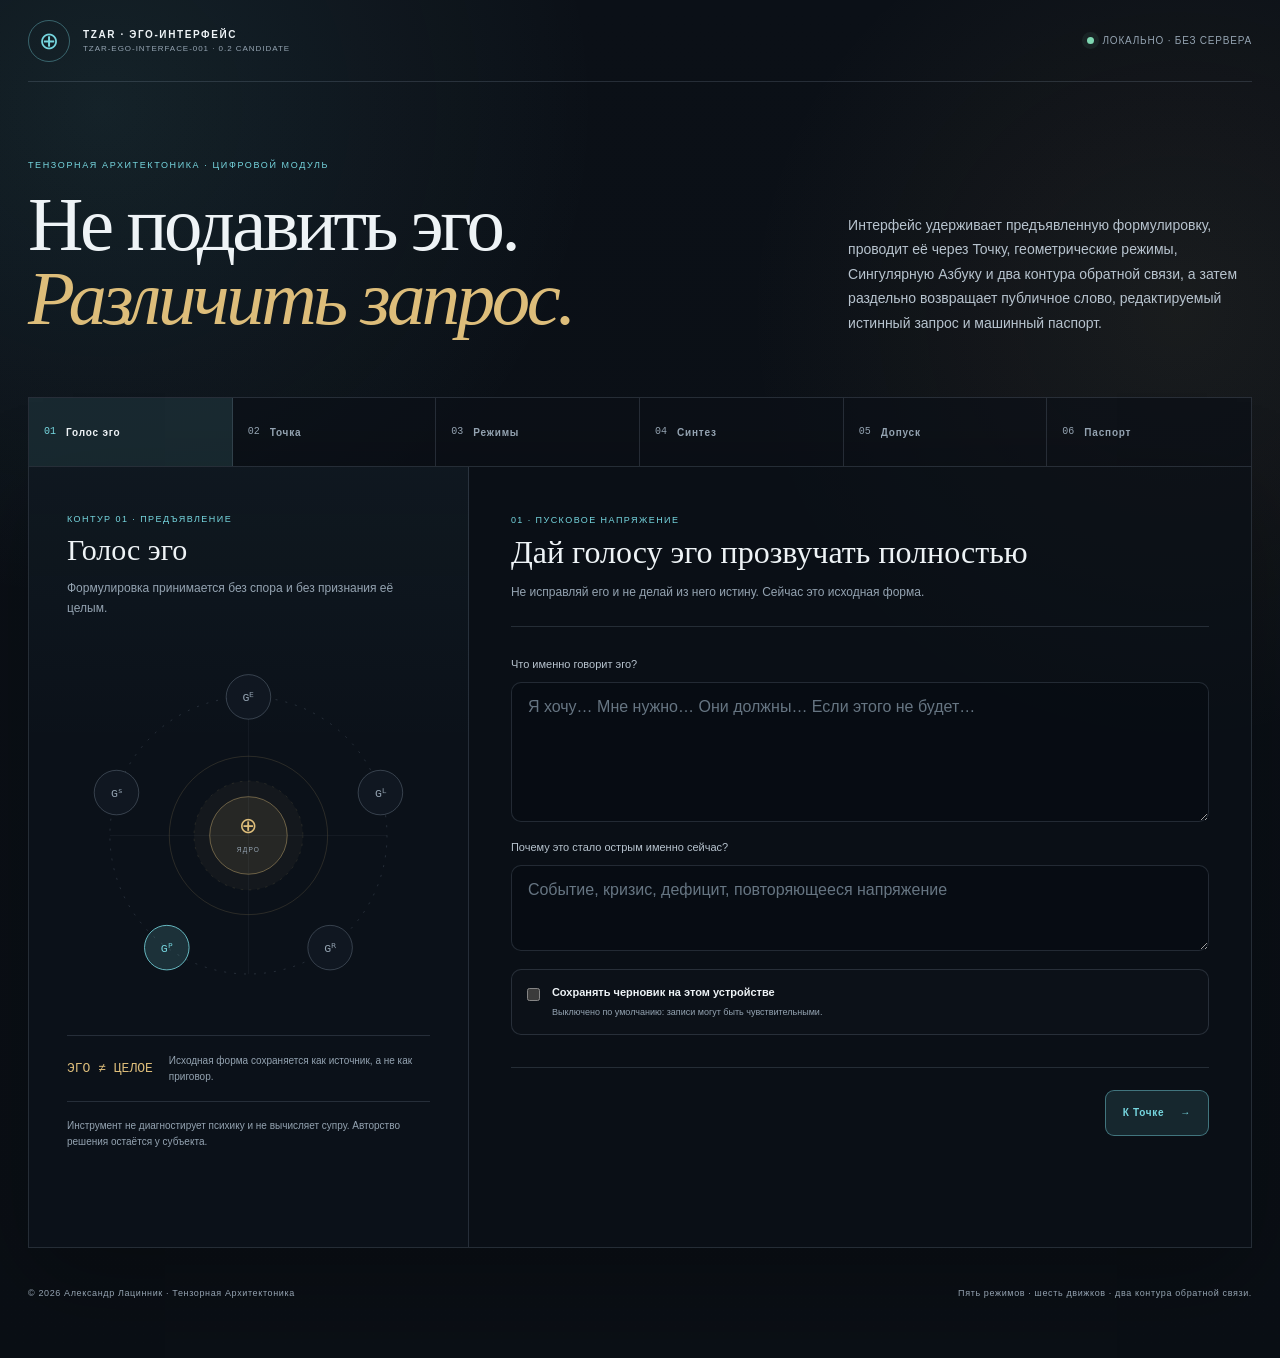
==== commit 913939f2: "Add TZAR-LANGUAGE-001 to Ego Interface" ====
--- a/products/tzar-conductance/ego-interface/index.html
+++ b/products/tzar-conductance/ego-interface/index.html
@@ -17,7 +17,7 @@
       <span class="brand-mark" aria-hidden="true">⊕</span>
       <span>
         <b>TZAR · ЭГО-ИНТЕРФЕЙС</b>
-        <small>TZAR-EGO-INTERFACE-001 · 0.1 CANDIDATE</small>
+        <small>TZAR-EGO-INTERFACE-001 · 0.2 CANDIDATE</small>
       </span>
     </a>
     <div class="header-boundary"><span></span> локально · без сервера</div>
@@ -27,7 +27,7 @@
     <section class="intro" aria-labelledby="page-title">
       <p class="eyebrow">ТЕНЗОРНАЯ АРХИТЕКТОНИКА · ЦИФРОВОЙ МОДУЛЬ</p>
       <h1 id="page-title">Не подавить эго.<br><em>Различить запрос.</em></h1>
-      <p class="intro-copy">Интерфейс удерживает предъявленную формулировку, проводит её через Точку, геометрические режимы и два контура обратной связи, а затем возвращает тебе редактируемый кандидат истинного запроса.</p>
+      <p class="intro-copy">Интерфейс удерживает предъявленную формулировку, проводит её через Точку, геометрические режимы, Сингулярную Азбуку и два контура обратной связи, а затем раздельно возвращает публичное слово, редактируемый истинный запрос и машинный паспорт.</p>
     </section>
 
     <nav class="stepper" aria-label="Маршрут эго-интерфейса">
@@ -280,6 +280,17 @@
 
           <div id="run-result" class="run-result" hidden aria-live="polite">
             <div id="result-verdict" class="result-verdict"></div>
+            <div class="public-language-card">
+              <div class="public-language-head"><span>СЛОВО СУБЪЕКТА</span><small>TZAR-LANGUAGE-001 · CANDIDATE</small></div>
+              <blockquote id="result-statement"></blockquote>
+              <div class="singular-formula"><span>СИНГУЛЯРНАЯ ФОРМУЛА</span><b id="result-formula"></b></div>
+              <div class="language-selection" aria-label="Выбранные элементы Сингулярной Азбуки">
+                <div><span>АЗ · ВНУТРЕННЯЯ ЧАСТОТА</span><b id="result-az"></b></div>
+                <div><span>БУКА · ВНЕШНЯЯ ФОРМА</span><b id="result-buka"></b></div>
+                <div><span>ПЕРЕДАЧА · ОПЕРАТОР</span><b id="result-tx"></b></div>
+              </div>
+              <p class="language-boundary">Формула объясняет происхождение текста, но не подменяет его. Выбор элементов детерминирован корпусом и остаётся кандидатом до твоего подтверждения.</p>
+            </div>
             <div class="true-request-card">
               <span>КАНДИДАТ ИСТИННОГО ЗАПРОСА</span>
               <blockquote id="result-candidate"></blockquote>
@@ -292,7 +303,7 @@
             <details class="passport-details"><summary>Машинный паспорт операции</summary><pre id="passport-json"></pre></details>
             <div class="result-actions">
               <button class="button button-primary" type="button" id="rerun-contour">Исполнить снова</button>
-              <button class="button button-secondary" type="button" id="copy-candidate">Скопировать запрос</button>
+              <button class="button button-secondary" type="button" id="copy-candidate">Скопировать результат</button>
               <button class="button button-secondary" type="button" id="export-passport">Экспорт JSON</button>
               <button class="button button-ghost" type="button" id="finish-cycle">Завершить и освободить сессию</button>
             </div>
@@ -318,6 +329,7 @@
   <div id="toast" class="toast" role="status" aria-live="polite" hidden></div>
   <noscript><p class="noscript">Для работы локального интерфейса необходим JavaScript.</p></noscript>
   <script src="./qengine.js"></script>
+  <script src="./tzar-language.js"></script>
   <script src="./ego-core.js"></script>
   <script src="./app.js"></script>
 </body>
--- a/products/tzar-conductance/ego-interface/styles.css
+++ b/products/tzar-conductance/ego-interface/styles.css
@@ -638,6 +638,51 @@
 .result-verdict.is-failed > span { color: var(--red); }
 .result-verdict b { font-size: 12px; }
 .result-verdict p { margin: 5px 0 0; color: var(--muted); font-size: 9px; }
+
+.public-language-card {
+  margin-top: 15px;
+  padding: 24px;
+  border: 1px solid rgba(87, 205, 218, 0.3);
+  border-radius: var(--radius);
+  background: linear-gradient(145deg, rgba(31, 101, 112, 0.13), rgba(221, 189, 122, 0.06));
+}
+
+.public-language-head {
+  display: flex;
+  align-items: center;
+  justify-content: space-between;
+  gap: 16px;
+}
+
+.public-language-head > span { color: var(--cyan); font-size: 9px; letter-spacing: 0.13em; }
+.public-language-head small { color: var(--muted); font-size: 8px; letter-spacing: 0.08em; }
+.public-language-card blockquote { margin: 17px 0 0; font: 400 23px/1.45 Georgia, serif; }
+
+.singular-formula {
+  margin-top: 20px;
+  padding: 14px 16px;
+  display: grid;
+  grid-template-columns: 150px 1fr;
+  gap: 15px;
+  border-left: 2px solid var(--gold);
+  background: rgba(5, 9, 14, 0.35);
+}
+
+.singular-formula span,
+.language-selection span { color: var(--muted); font-size: 8px; letter-spacing: 0.09em; }
+.singular-formula b { color: var(--gold); font: 400 15px/1.4 Georgia, serif; }
+
+.language-selection {
+  margin-top: 14px;
+  display: grid;
+  grid-template-columns: repeat(3, minmax(0, 1fr));
+  gap: 10px;
+}
+
+.language-selection > div { padding: 12px; border: 1px solid var(--line); border-radius: var(--radius-small); }
+.language-selection span { display: block; }
+.language-selection b { display: block; margin-top: 7px; color: var(--muted-strong); font-size: 10px; }
+.language-boundary { margin: 14px 0 0; color: var(--muted); font-size: 9px; line-height: 1.55; }
 
 .true-request-card {
   margin-top: 15px;
@@ -833,6 +878,11 @@
   .panel-actions { align-items: stretch; }
   .panel-actions .button { flex: 1; }
   .candidate-head { align-items: flex-start; flex-direction: column; }
+  .public-language-card { padding: 18px; }
+  .public-language-head { align-items: flex-start; flex-direction: column; }
+  .public-language-card blockquote { font-size: 19px; line-height: 1.42; }
+  .singular-formula { grid-template-columns: 1fr; }
+  .language-selection { grid-template-columns: 1fr; }
   .metrics-head { align-items: flex-start; flex-direction: column; }
   .range-row { grid-template-columns: minmax(0, 1fr) 44px; padding: 7px 0; }
   .range-row input { grid-column: 1 / -1; }
